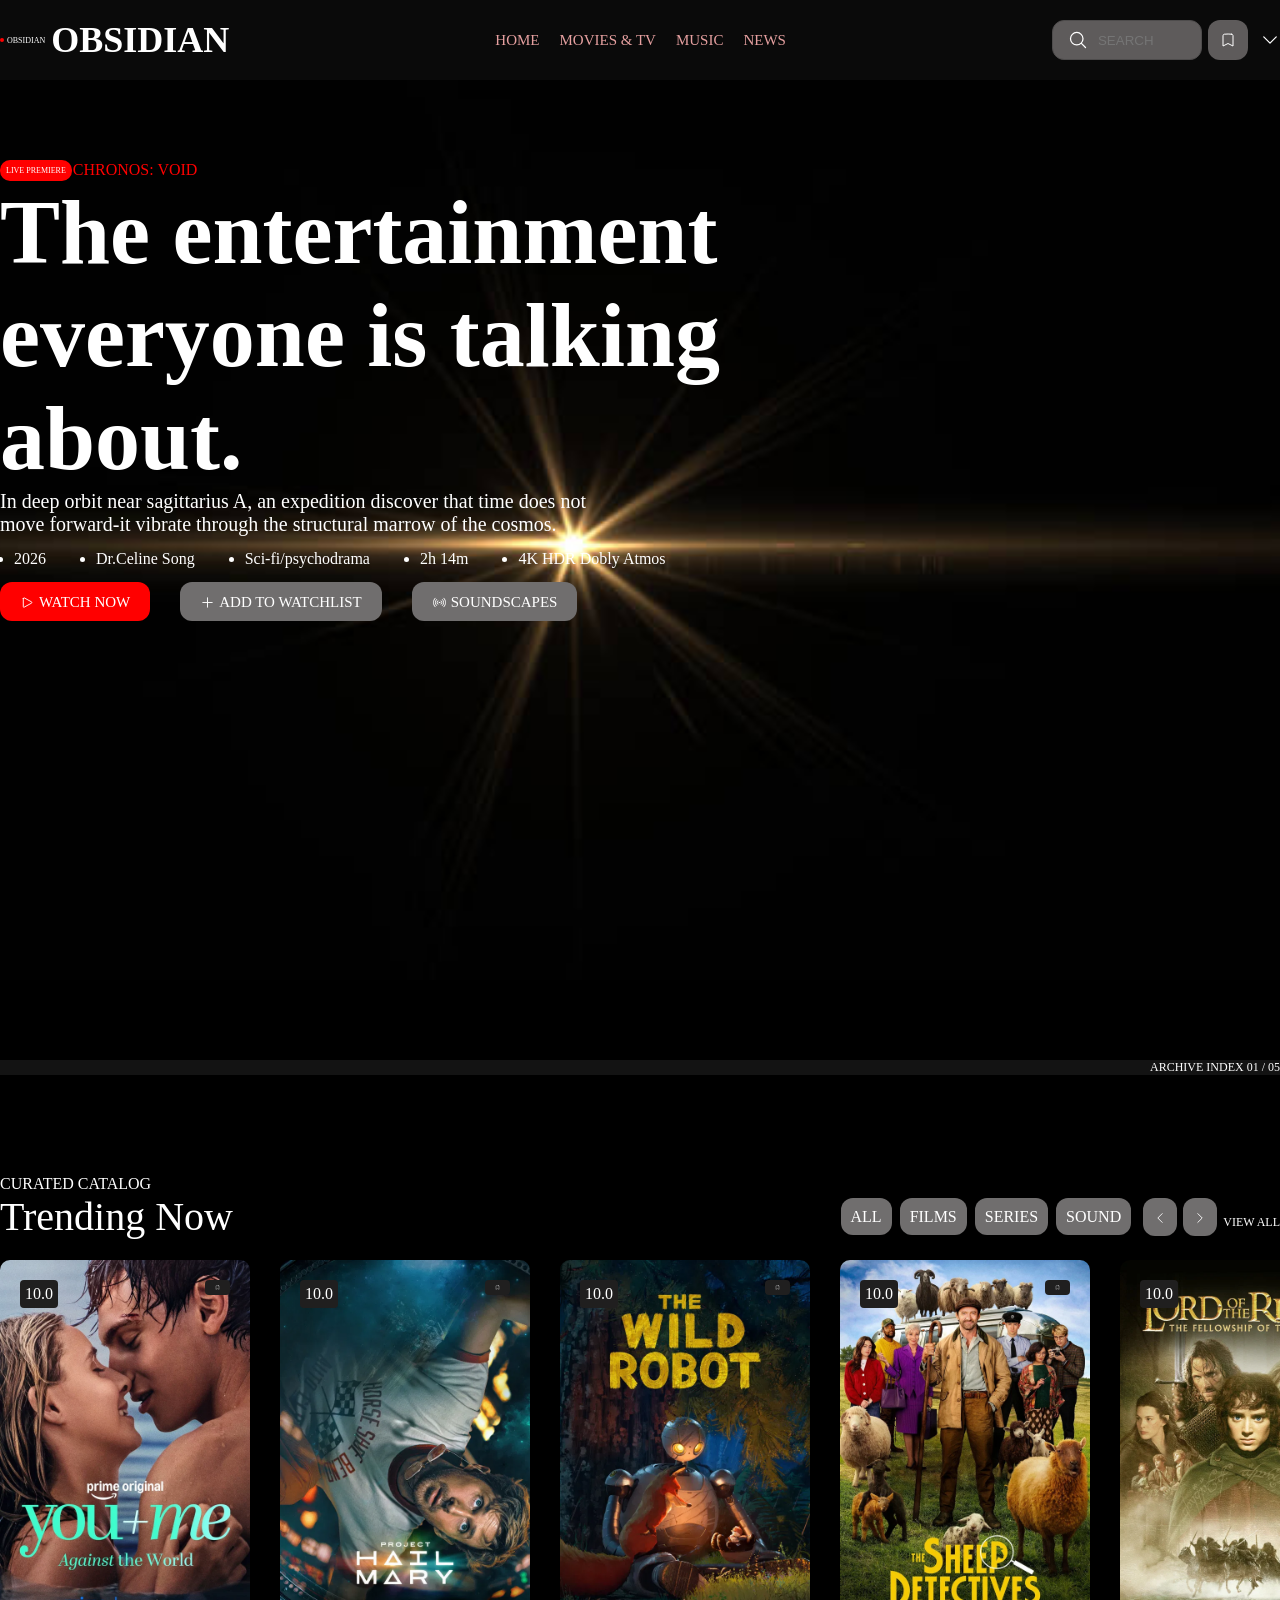
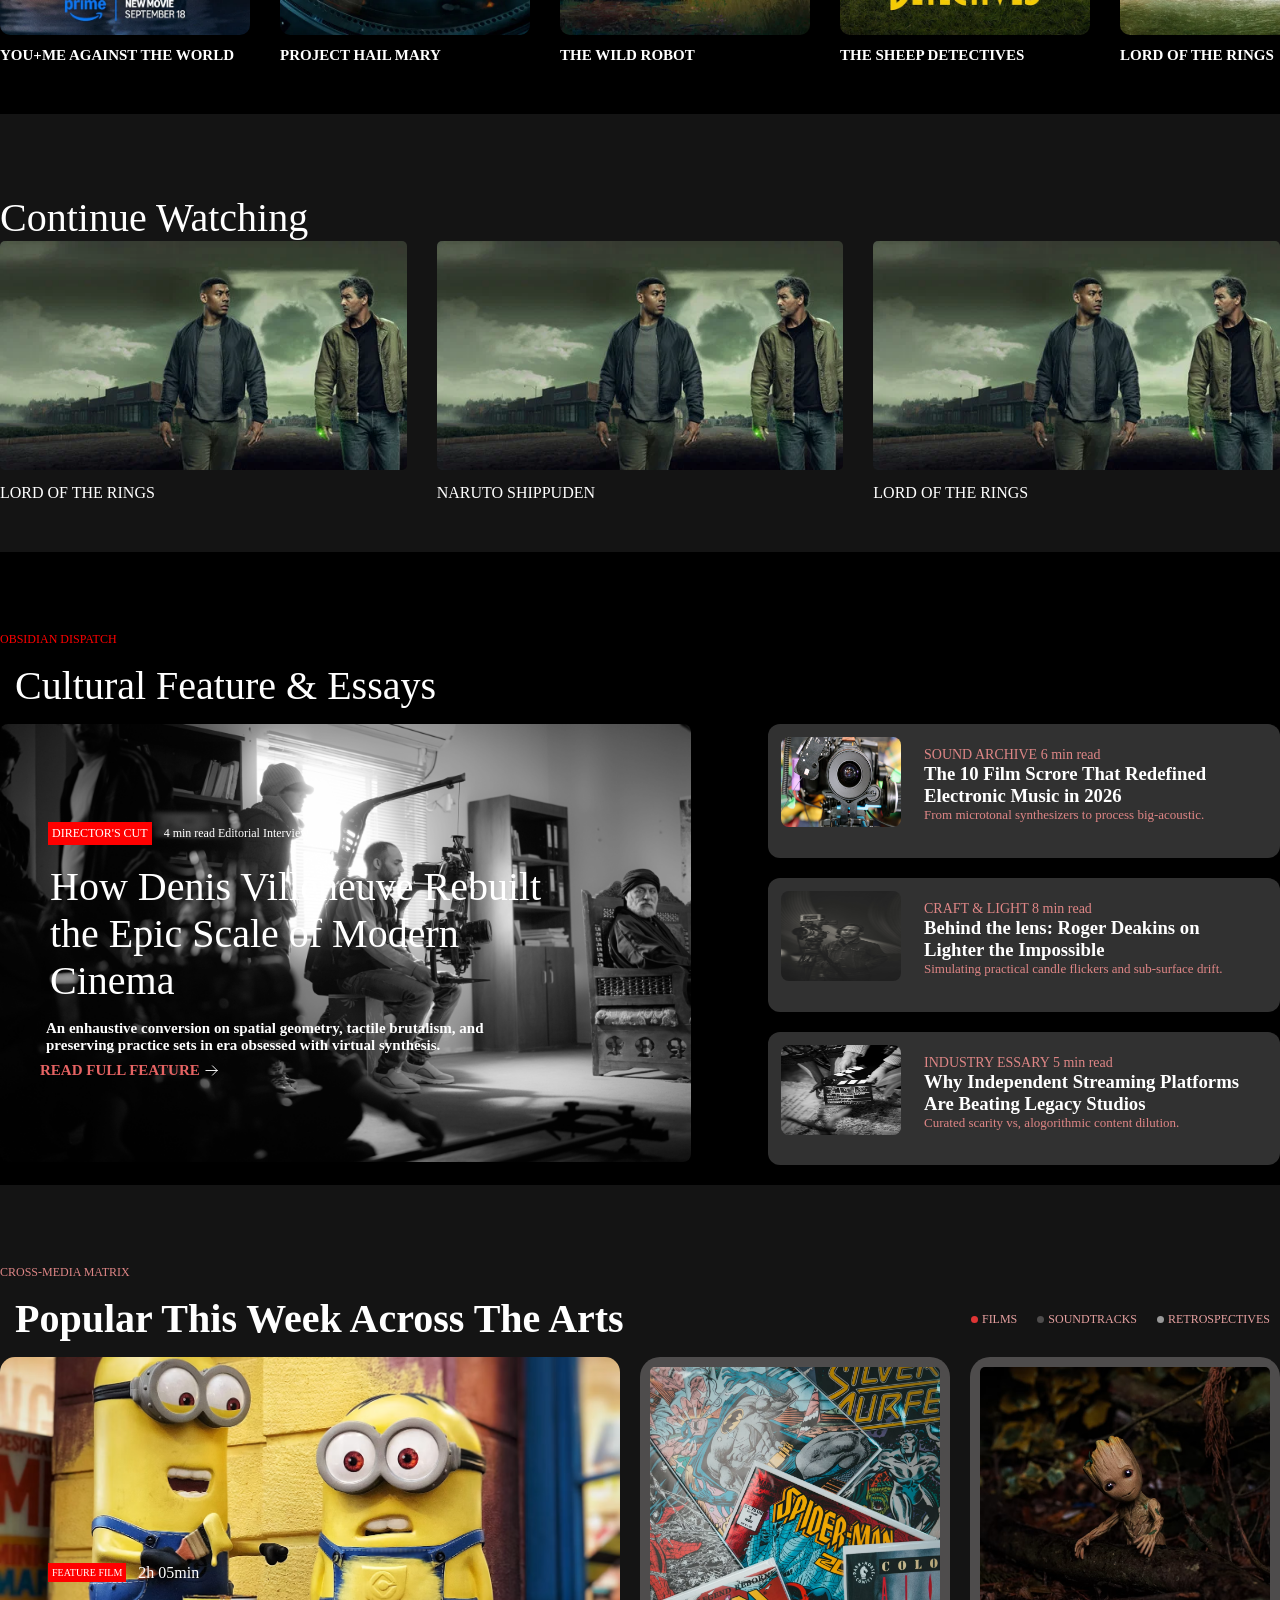
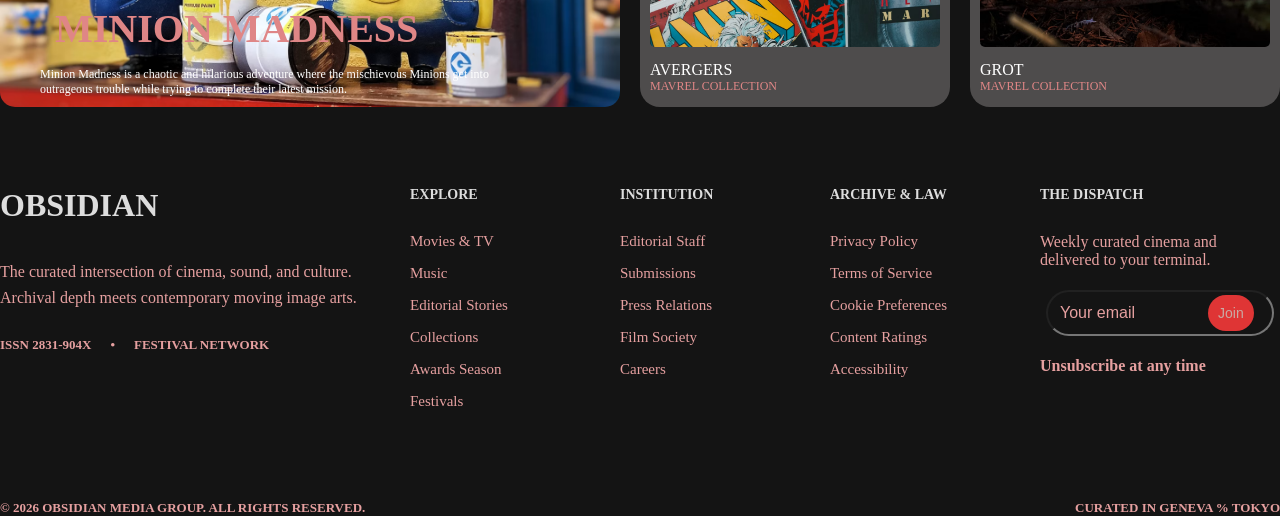
==== index.html @ b1cf5303 "Add files via upload" ====
<!DOCTYPE html>
<html lang="en">
<head>
    <meta charset="UTF-8">
    <meta name="viewport" content="width=device-width, initial-scale=1.0">
    <title>HOME - obsidian</title>
    <link rel="stylesheet" href="css/index.css">
</head>
<body>
    <div class="backgroundimg">
        <header></header>
        <aside class="sidebar-wrapper"></aside>
        <section class="hero">
            <div class="section-container">
                <div class="red-live">
                    <span class="live">LIVE PREMIERE</span>
                    <p> CHRONOS: VOID</p>
                </div>
                <h1> The entertainment<br class="close"> everyone is talking<br class="close"> about. </h1>
                <h5> In deep orbit near sagittarius A, an expedition discover that time does not<br> move forward-it vibrate through the structural marrow of the cosmos.</h5>
                <ul>
                    <li>2026</li>
                    <li>Dr.Celine Song</li>
                    <li>Sci-fi/psychodrama</li>
                    <li>2h 14m</li>
                    <li>4K HDR  Dobly Atmos</li>
                </ul>
                <div class="playlist">
                    <span class="play">
                        <svg xmlns="http://www.w3.org/2000/svg" fill="none" viewBox="0 0 24 24" stroke-width="1.5" stroke="currentColor" class="size-6">  <path stroke-linecap="round" stroke-linejoin="round" d="M5.25 5.653c0-.856.917-1.398 1.667-.986l11.54 6.347a1.125 1.125 0 0 1 0 1.972l-11.54 6.347a1.125 1.125 0 0 1-1.667-.986V5.653Z" /></svg>
                        <p>WATCH NOW</p>
                    </span>
                    <span class="watch">
                        <svg xmlns="http://www.w3.org/2000/svg" fill="none" viewBox="0 0 24 24" stroke-width="1.5" stroke="currentColor" class="size-6">  <path stroke-linecap="round" stroke-linejoin="round" d="M12 4.5v15m7.5-7.5h-15" /></svg>
                        <p>ADD TO WATCHLIST</p>
                    </span>
                    <span class="sound">
                        <svg xmlns="http://www.w3.org/2000/svg" fill="none" viewBox="0 0 24 24" stroke-width="1.5" stroke="currentColor" class="size-6">  <path stroke-linecap="round" stroke-linejoin="round" d="M9.348 14.652a3.75 3.75 0 0 1 0-5.304m5.304 0a3.75 3.75 0 0 1 0 5.304m-7.425 2.121a6.75 6.75 0 0 1 0-9.546m9.546 0a6.75 6.75 0 0 1 0 9.546M5.106 18.894c-3.808-3.807-3.808-9.98 0-13.788m13.788 0c3.808 3.807 3.808 9.98 0 13.788M12 12h.008v.008H12V12Zm.375 0a.375.375 0 1 1-.75 0 .375.375 0 0 1 .75 0Z" /></svg>
                        <p>SOUNDSCAPES</p>
                    </span>
                </div>
            </div>
        </section>
    </div>
    <main>
        <section class="catalogue">
            <div class="section-container">
                <div class="top-bar">
                    <div class="boxies"></div>
                    <p>ARCHIVE INDEX 01 / 05</p>
                </div>
                <div class="item">CURATED CATALOG</div>
                <div class="thumbnail">
                    <h2>Trending Now</h2>
                    <div class="thumbnail-bar">
                        <div class="thumbnail-nav">
                            <a href="#">ALL</a>
                            <a href="#">FILMS</a>
                            <a href="#">SERIES</a>
                            <a href="#">SOUND</a>
                        </div>
                        <div class="thumbnail-icon">
                            <div class="thb-icon1">
                                <svg xmlns="http://www.w3.org/2000/svg" fill="none" viewBox="0 0 24 24" stroke-width="1.5" stroke="currentColor" class="size-6"> <path stroke-linecap="round" stroke-linejoin="round" d="M15.75 19.5 8.25 12l7.5-7.5" /></svg>
                            </div>
                            <div class="thb-icon2">
                                <svg xmlns="http://www.w3.org/2000/svg" fill="none" viewBox="0 0 24 24" stroke-width="1.5" stroke="currentColor" class="size-6">  <path stroke-linecap="round" stroke-linejoin="round" d="m8.25 4.5 7.5 7.5-7.5 7.5" /></svg>
                            </div>
                            <div class="view">VIEW ALL</div>
                        </div>
                    </div>
                </div>
                <div>
                    <div class="heroimg">
                        <div class="image">
                            <p>10.0</p>
                            <svg xmlns="http://www.w3.org/2000/svg" fill="none" viewBox="0 0 24 24" stroke-width="1.5" stroke="currentColor" class="size-6">  <path stroke-linecap="round" stroke-linejoin="round" d="M17.593 3.322c1.1.128 1.907 1.077 1.907 2.185V21L12 17.25 4.5 21V5.507c0-1.108.806-2.057 1.907-2.185a48.507 48.507 0 0 1 11.186 0Z" /></svg>
                            <img src="assest/heroimage1.webp">
                            <h4>YOU+ME AGAINST THE WORLD</h4>
                        </div>
                        <div class="image">
                            <p>10.0</p>
                            <svg xmlns="http://www.w3.org/2000/svg" fill="none" viewBox="0 0 24 24" stroke-width="1.5" stroke="currentColor" class="size-6">  <path stroke-linecap="round" stroke-linejoin="round" d="M17.593 3.322c1.1.128 1.907 1.077 1.907 2.185V21L12 17.25 4.5 21V5.507c0-1.108.806-2.057 1.907-2.185a48.507 48.507 0 0 1 11.186 0Z" /></svg>
                            <img src="assest/heroimg2.webp">
                            <h4>PROJECT HAIL MARY</h4>
                        </div>
                        <div class="image">
                            <p>10.0</p>
                            <svg xmlns="http://www.w3.org/2000/svg" fill="none" viewBox="0 0 24 24" stroke-width="1.5" stroke="currentColor" class="size-6">  <path stroke-linecap="round" stroke-linejoin="round" d="M17.593 3.322c1.1.128 1.907 1.077 1.907 2.185V21L12 17.25 4.5 21V5.507c0-1.108.806-2.057 1.907-2.185a48.507 48.507 0 0 1 11.186 0Z" /></svg>
                            <img src="assest/heroimg3.webp">
                            <h4>THE WILD ROBOT</h4>
                        </div>
                        <div class="image">
                            <p>10.0</p>
                            <svg xmlns="http://www.w3.org/2000/svg" fill="none" viewBox="0 0 24 24" stroke-width="1.5" stroke="currentColor" class="size-6">  <path stroke-linecap="round" stroke-linejoin="round" d="M17.593 3.322c1.1.128 1.907 1.077 1.907 2.185V21L12 17.25 4.5 21V5.507c0-1.108.806-2.057 1.907-2.185a48.507 48.507 0 0 1 11.186 0Z" /></svg>
                            <img src="assest/heroimg4.webp">
                            <h4>THE SHEEP DETECTIVES</h4>
                        </div>
                        <div class="image">
                            <p>10.0</p>
                            <svg xmlns="http://www.w3.org/2000/svg" fill="none" viewBox="0 0 24 24" stroke-width="1.5" stroke="currentColor" class="size-6">  <path stroke-linecap="round" stroke-linejoin="round" d="M17.593 3.322c1.1.128 1.907 1.077 1.907 2.185V21L12 17.25 4.5 21V5.507c0-1.108.806-2.057 1.907-2.185a48.507 48.507 0 0 1 11.186 0Z" /></svg>
                            <img src="assest/heroimg5.webp">
                            <h4>LORD OF THE RINGS</h4>
                        </div>
                        <div class="image">
                            <p>10.0</p>
                            <svg xmlns="http://www.w3.org/2000/svg" fill="none" viewBox="0 0 24 24" stroke-width="1.5" stroke="currentColor" class="size-6">  <path stroke-linecap="round" stroke-linejoin="round" d="M17.593 3.322c1.1.128 1.907 1.077 1.907 2.185V21L12 17.25 4.5 21V5.507c0-1.108.806-2.057 1.907-2.185a48.507 48.507 0 0 1 11.186 0Z" /></svg>
                            <img src="assest/heroimg6.webp">
                            <h4>NARUTO SHIPPUDEN</h4>
                        </div>
                    </div>
                </div>
            </div>
        </section>
        <section class="continue-watching">
            <div class="section-container">
                <h2>Continue Watching</h2>
                <div class="video-grid">
                    <div class="video">
                        <!-- <iframe width="560" height="315" src="https://www.youtube.com/embed/hxOApe1P9dM&list=RDhxOApe1P9dM&start_radio=1&pp=ygURY29jb21lbG9uIGNhcnRvb26gBwE%3D" allowfullscreen></iframe> -->
                        <img src="assest/heroimg7.webp">
                        <p>LORD OF THE RINGS</p>
                    </div>
                    <div class="video">
                        <img src="assest/heroimg7.webp">
                        <p>NARUTO SHIPPUDEN</p>
                    </div>
                    <div class="video">
                        <img src="assest/heroimg7.webp">
                        <p>LORD OF THE RINGS</p>
                    </div>
                </div>
            </div>        
        </section>
        <section class="obsidian">
            <div class="section-container">
                <div class="cultural">
                    <p>OBSIDIAN DISPATCH</p>
                    <h2>Cultural Feature & Essays</h2>
                </div>
                <div class="img-grid">
                    <div class="big-card">
                        <img src="assest/img8.jpg">
                        <div class="upcultural">
                            <p class="red">DIRECTOR'S CUT</p>
                            <p>4 min read Editorial Interview</p>
                            <h2>How Denis Villeneuve Rebuilt <br class="close"> the Epic Scale of Modern <br class="close"> Cinema</h2>
                            <h6>An enhaustive conversion on spatial geometry, tactile brutalism, and <br> preserving practice sets in era obsessed with virtual synthesis.</h6>
                            <div class="read">
                                <h4>READ FULL FEATURE</h4>
                                <svg xmlns="http://www.w3.org/2000/svg" fill="none" viewBox="0 0 24 24" stroke-width="1.5" stroke="currentColor" class="size-6"><path stroke-linecap="round" stroke-linejoin="round" d="M13.5 4.5 21 12m0 0-7.5 7.5M21 12H3" /></svg>
                            </div>
                        </div>

                    </div>
                    <div class="small-card">
                        <img src="assest/img9.jpg">
                        <div class="small">
                            <span>SOUND ARCHIVE 6 min read</span>
                            <h3>The 10 Film Scrore That Redefined Electronic Music in 2026</h3>
                            <p>From microtonal synthesizers to process big-acoustic.</p>
                        </div>
                    </div>
                    <div class="small-card">
                        <img src="assest/img11.jpg">
                        <div class="small">
                            <span>CRAFT & LIGHT 8 min read</span>
                            <h3>Behind the lens: Roger Deakins on Lighter the Impossible</h3>
                            <p>Simulating practical candle flickers and sub-surface drift.</p>
                        </div>
                    </div>
                    <div class="small-card">
                        <img src="assest/img10.jpg">
                        <div class="small">
                            <span>INDUSTRY ESSARY 5 min read</span>
                            <h3>Why Independent Streaming Platforms Are Beating Legacy Studios</h3>
                            <p>Curated scarity vs, alogorithmic content dilution.</p>
                        </div>
                    </div> 
                </div>
            </div>
        </section>
        <section class="cross-media-matrix">
            <div class="section-container">
                <div class="popular">
                    <p>CROSS-MEDIA MATRIX</p>
                    <div class="popular-header">
                        <h3>Popular This Week Across The Arts</h3>
                        <div class="side1">
                            <div class="side-nav">
                                <div class="circle1"></div>
                                <a href="#">FILMS</a>
                            </div>
                            <div class="side-nav">
                                <div class="circle2"></div>
                                <a href="#">SOUNDTRACKS</a>
                            </div>
                            <div class="side-nav">
                                <div class="circle3"></div>
                                <a href="#">RETROSPECTIVES</a>
                            </div>
                        </div>
                    </div>
                    
                    <div class="pop-img">
                        <div class="pop">
                            <img src="assest/img12.avif">
                            <div class="pop-top">
                                <span class="white">FEATURE FILM</span>
                                <span>2h 05min</span>
                                <h3>MINION MADNESS</h3>
                                <p>Minion Madness is a chaotic and hilarious adventure where the mischievous Minions get into <br>outrageous trouble while trying to complete their latest mission.</p>
                            </div>
                        </div>
                        <div class="pop1">
                            <img src="assest/img13.avif">
                            <span>AVERGERS</span>
                            <P>MAVREL COLLECTION</P>
                        </div>
                        <div class="pop1">
                            <img src="assest/img14.avif">
                            <span>GROT</span>
                             <P>MAVREL COLLECTION</P>
                        </div>
                    </div>
                </div>            
            </div>
        </section>        
    </main>
    <footer></footer>

    <script src="js/common.js"></script>
    <script src="js/script.js"></script>
</body>
</html>
---- css/index.css ----
*{
    margin: 0;
    padding: 0;
    box-sizing: border-box;
}
body{
    color: white;
    font-style: normal;
}

/* header */
header{
    background: #0a0a0a;
    position: fixed;
    top: 0;
    left: 0;
    width: 100%;
    height: 80px;   
    z-index: 1000;
}

.navbar{
    display: flex;
    justify-content: space-between;
    align-items: center;
    height: 100%;
    color: white;
    margin: auto;
    max-width: 1300px;
}

.side-item {
    display: flex;
    align-items: center;
    gap: 6px;
}

.logo-left {
    display: flex;
    align-items: center;
    gap: 3px;
}

.red-dot{
    background-color: red;
    border-radius: 50%;
    width: 4px;
    height: 4px;
}
.side-item span{
    font-size: 8px;
}
.side-item h3{
    font-size: 36px;
}

.nav-item {
    display: flex;
    justify-content: space-between;
    align-items: center;
    gap: 20px;
    padding: 10px;
}

.nav-item a{
    color: white;
    text-decoration: none;
    color: #e6a0a0;
    font-size: 15px;
    transition: all 0.3s ease;
}
.nav-item a:hover{
    color: #e66363;
    transform: scale(1.1);
}

.nav-icon{
    display:flex;
    align-items: center;
    justify-content: space-between;
    gap: 6px;
}

.search-box{
    position: relative;
    width: 150px;
    height: 40px;
    border-radius: 12px;
    background-color: #5e5b5b;
    border: 1px solid #4e4c4c;
}
.search-box svg{
    width: 20px;
    height:20px;
    position: absolute;
    left: 15px;
    top: 50%;
    transform: translateY(-50%);
    color: white;
}

.search-box input{
    width: 100%;
    height: 100%;
    padding: 12px 12px 12px 45px;
    background-color: transparent;
    border: none;
    color: white;
}

.search-box input:focus {
    outline: none;
}
.bookmark{
    background: #5e5b5b;
    border-radius: 12px;
    padding: 12px;
    width: 40px;
    height: 40px;
    display: flex;
    justify-content: center;
    align-items: center;
}
.bookmark svg{
    height: 20px;
    width: 20px;
    color: white;
}
.arrow-down svg{
    display: block;
    width: 20px;
    height: 20px;
    color: white;
}

.hamburger {
    display: none;
    border: none;
    background: #5e5b5b;
    color: white;
    border-radius: 12px;
    padding: 12px;
    width: 40px;
    height: 40px;
    justify-content: center;
    align-items: center;
}

/* Mobile Sidebar */
.mobile-sidebar {
    background-color: black;
    color: white;
    width: 250px;
    position: fixed;
    right: -250px;
    top: 0;
    height: 100dvh;
    z-index: 1200;
    transition: all 0.3s ease-in;
}

.mobile-sidebar.open {
    right: 0;
}

.menu-item {
    margin-top: 40px;
} 

.close-btn {
    position: absolute;
    top: 20px;
    right: 20px;
    font-size: 22px;
}

.menu-item a {
    padding: 20px;
    display: block;
    font-size: 18px;
    border-radius: 12px;
    text-decoration: none;
    color: white;
}

.menu-item a:hover {
    background-color: gray;
}



/* Section - Hero */
.hero{
    margin-top: 80px;
    background-image: url("../assest/background.jpg");
    background-size: cover;
    background-position: center;
    background-repeat: no-repeat;
    height: 100vh;
}

.section-container{
    height: 100%;
    margin: auto;
    max-width: 1300px;
    padding-top: 80px;
}

.live{
    background: red;
    border-radius: 10px;
    padding: 6px;
    font-size: 8px;
    font-weight: 200;
    line-height: 1.14583;
}
.red-live p{
    color: red;
    padding: 1px;
}
.red-live{
    display: flex;
}
.section-container h1{
    font-size: 90px;
    /* font-weight: 200; */
}
.section-container h5{
    font-size: 20px;
    font-weight: 100;
}
.section-container ul{
    display: flex;
    gap: 50px;
    padding: 14px;
}
.section-container svg{
    width: 15px;
    height: 15px;
    display: inline-block;
    vertical-align: middle;
}
span p{
    font-size: 17px;
    display: inline-block;
    vertical-align: middle;
    font-size: 15px;
}
.play{
    background:red;
    border-radius: 12px;
    padding: 10px 20px 10px;
}
.watch,
.sound{
    background: #706e6e;
    border-radius: 12px;
    padding: 10px 20px 10px;
}
.playlist{
    display: flex;
    gap: 30px;
}

/* Section - Catalogue */
.catalogue{
    background: #000000; 
    color: white;
}

.top-bar p{
    font-size: 12px;
}
.top-bar{
    display: flex;
    justify-content: end;
    background: #131313!important;
}
.item{
    display: list-item;
    list-style-type: disc;
    padding-top: 100px;
}
.thumbnail h2{
    font-size: 60px;
}
.thumbnail-nav{

}
.thumbnail-nav a{
    margin: 2px;
    text-decoration: none;
    color: white;
    padding: 10px;
    background: #706e6e;
    border-radius: 12px;
}
.thumbnail{
    display: flex;
    justify-content: space-between;
    align-items: center;
    flex-wrap: wrap;
    margin-bottom: 20px;
}
.thumbnail-bar{
    display: flex;
    align-items: center;
    gap: 10px;
}
.thb-icon1 svg,
.thb-icon2 svg{
    width: 14px;
    height: 14px;
}
.thb-icon1,
.thb-icon2{
    background: #706e6e;
    border-radius: 12px;
    padding: 10px;
}
.thb-icon1:hover,
.thb-icon2:hover{
    background: white;
}
.thumbnail-icon{
    display: flex;
    gap: 6px;
}
.view{
    padding-top: 17px;
    font-size: 12px;
}
.image img{
    width: 250px;
    border-radius: 10px;
    display: block;
}
.image p{
    position: absolute;
    top: 20px;
    left: 20px;
    background: #201f1f;
    border-radius: 4px;
    padding: 5px;
}
.image svg{
    width: 25px;
    position: absolute;
    top: 20px;
    right: 20px;
    background: #201f1f;
    border-radius: 4px;
    padding: 5px;
}
.image h4{
    font-family: 100;
    font-size: 15px;
    padding: 12px 12px 0 0;
}
.image{
    position: relative;
    padding-bottom: 50px;
}
.heroimg{
    display: grid;
    grid-template-columns:repeat(6, 1fr);
    gap: 30px;
    overflow: auto;
    scrollbar-width: none;
}

.continue-watching{
    background: #141414;
}

.section-container h2{
    font-size: 40px;
    font-weight: 200;
}

.video p{
    padding-top: 10px;
}

.video-grid{
    display: grid;
    grid-template-columns: repeat(3, 1fr);
    gap: 30px;
    padding-bottom: 50px;
}

.video img{
    width: 100%;
    border-radius: 5px;
}

.obsidian{
    background: black;
}
.section-container{
    /* margin: auto;   
    max-width: 1300px;
    padding-top: 50px;
    padding-left: 25px;
    padding-right: 40px;    */
}
.cultural p{
    color: red;
    font-size: 12px;
    font-weight: 100;
}
.cultural h2{
    font-size: 40px;
    padding: 15px;
}

.big-card img{
    width: 90%;
    height: 95%;
    border-radius: 8px;
    display: block;
}
.big-card{
    position: relative;
}
.upcultural{
    position: absolute;
    top: 90px;
    left: 40px;
    width: 100%;
}
.red{
    background: red;
    padding: 4px;
    font-weight: 100;
    font-size: 10px;
    margin: 8px;
}
.upcultural p{
    display: inline-block;
    vertical-align: middle;
    font-size: 12px;
}
.upcultural h2{
    font-size: 40px;
    padding: 10px;
}
.upcultural h6{
    font-size: 15px;
    padding: 6px;
}
.read{
}
.read h4{
    color: #e66363;
    font-size: 15px;
    display: inline-block;
    vertical-align: middle;    
}
.read svg{
    width: 15px;
    display: inline-block;
    vertical-align: middle;    
}
.img-grid{
    display: grid;
    grid-template-columns: 1.5fr 1fr;
    grid-template-rows: repeat(3, 1fr);
}
.big-card{
    grid-row: 1/4;
}
.small-card{
    display: grid;
    grid-template-columns:120px minmax(0, 1fr);
    gap: 15px ;
    width: 100%;
    align-items: start;
    flex-wrap: wrap;
    padding: 13px;
    border-radius: 12px;
    background: #313131;
    margin-bottom: 20px;
}
.small-card img{
    width: 100%;
    height: 90px;
    border-radius: 8px;
}
.small{
    padding: 8px;
}
.small span{
    font-size: 14px;
    color: #df8686;
}
.small p{
    font-size: 13px;
    color: #df8686;
}
.cross-media-matrix{
    background: #141414;
}
.section-container{
    /* margin: auto;   
    max-width: 1300px;
    padding-top: 50px;
    padding-left: 25px;
    padding-right: 40px; */
}

.popular p{
    font-size: 12px;
    color: #df8686;
}

.popular-header {
    display: flex;
    justify-content: space-between;
    align-items: center;
    gap: 20px;
    flex-wrap: wrap;
}

.popular h3{
    font-size: 40px;
    padding: 15px;
    display: inline-block;
    vertical-align: middle;    
}

.side1{
    display: flex;
}
.side-nav{
    padding: 10px;
}
.circle1{
    border-radius: 12px;
    background: #df3535;
    width: 7px;
    height: 7px;
    display: inline-block;
    vertical-align: middle; 
}
.circle2{
    border-radius: 12px;
    background: #4e4c4c;
    width: 7px;
    height: 7px;
    display: inline-block;
    vertical-align: middle; 
}
.circle3{
    border-radius: 12px;
    background: #999;
    width: 7px;
    height: 7px;
    display: inline-block;
    vertical-align: middle; 
}
.side-nav a{
    display: inline-block;
    vertical-align: middle;
    color: #e6a0a0;
    font-size: 12px;
    text-decoration: none;
}
.pop img{
    object-fit: cover;
    width: 100%;
    height: 350px;
    display: block;
    border-radius: 15px;
}
.pop-top{
    position: absolute;
    bottom: 10px;
    left: 40px;
}
.white{
    background: red;
    padding: 4px;
    font-weight: 100;
    font-size: 10px;
    margin: 8px;
}
.pop-top span{
    display: inline-block;
    vertical-align: middle;
}
.pop-top h3{
    color: #df8686;
    display: flex;
}
.pop-top p{
    color: white;
}
.pop{
    position: relative;
}
.pop-img{
    display: grid;
    grid-template-columns: 2fr 1fr 1fr;
    gap: 20px;
    position: relative;
}
.pop1 img{
    width: 100%;
    height: 300px;
    object-fit: cover;
    padding: 10px;
    border-radius: 15px;
}
.pop1{
    background: #4e4c4c;
    border-radius: 20px;
}
.pop1 p,
.pop1 span{
    margin-left: 10px;
}footer {
    background: #141414;
}
.footer-container{
    height: 100%;
    margin: auto;
    max-width: 1300px;
    padding-top: 80px;
}
.footer-content{
    display: grid;
    grid-template-columns: 2fr 1fr 1fr 1fr 1fr;
    gap: 10px;
    color: #e6a0a0;
    flex-wrap: wrap;
    overflow: auto;
}
.footer-brand h2{
    font-family: Georgia, serif;
    font-size: 32px;
    margin: 0 0 35px;
    color: #ddd;
}
.footer-brand p{
    max-width: 480px;
    line-height: 1.6;
    margin-bottom: 25px;
}
.footer-brand span{
    margin-right: 15px;
    font-size: 13px;
    font-weight: bold;
}
.footer-column{
    color: #e6a0a0;
    display: grid;
    align-content: start;
    gap: 15px;
}
.footer-column h3{
    color: #ddd;  
    font-size: 14px;
    margin: 0 0 15px;
}
.footer-column a{
    color: #e6a0a0;
    text-decoration: none;
    font-size: 15px;
}
.email-box{
    display: flex;
    padding: 6px;
    position: relative;
    align-items: center;
}
.email-box input{
    border-radius: 25px;
    background: transparent;
    color: white;
    font-size: 16px;
    padding: 12px;
}
.email-box input::placeholder{
    color: #e6a0a0;
}
.email-box button{
    border: none;
    border-radius: 25px;
    background: #df3535;
    color: #c9aaa4;
    padding: 10px;
    font-size: 14px;  
    position: absolute;
    left: 70%;
}
.footer-bottom{
    margin-top: 90px;
    font-size: 13px;
    font-weight: bold;
    color: #e6a0a0;
    display: flex;
    justify-content: space-between;
}

@media (max-width: 768px){
    .navbar {
        padding-left: 20px;
        padding-right: 20px;
    }

    .side-item h3{
        font-size: 32px;
    }

    .nav-item {
        display: none;
    }

    .hamburger {
        display: flex;
    }
    .section-container h1{
        font-size: 50px;
    }

    .section-container h5{
        font-size: 15px;
    }

    .section-container li{
        font-size: 10px;
    }
    .playlist{
        display: grid;
        grid-template-columns: 1fr;
        gap: 5px;
    }
    .top-bar{
        margin-top: 70px;
        margin-bottom: 10px;
    }
    .section-container{
        padding: 50px;
    }
    .section-container{
        max-width: 900px;
        margin: auto;
        padding: 50px;
    }

    .video-grid {
        grid-template-columns: repeat(2, 1fr);
    }

    .video p{
        padding-left: 10px;
    }
   
    .section-container{
        padding: 50px;
    }
    .img-grid{
        display: block;
    }
    .big-card img{
        width: 100%;
        padding-bottom: 20px;
    }
    .red{
        font-size: 2px;
    }
    .upcultural p{
        font-size: 8px;
    }
    .upcultural h2{
        font-size: 30px;;
    }
    .upcultural h6{
        font-size: 12px;
    }
    .read h4{
        font-size: 12px;    
    }
    .section-container{
        padding: 50px;
    }
    .popular h3{
        width: 60%;
    }
    .pop-img{
        display: grid;
        grid-template-columns: 1fr 1fr;
    }

    .pop-top{
        width: 70%;
    }
    .footer-container{
        max-width: 900px;
        margin: auto;
        padding: 50px;
    }
    .footer-content{
        display: grid;
        grid-template-columns: 2fr 1fr;
    }
    .email-box button{
        left: 50%;
    }
}
        /* mobile */
@media (max-width: 480px){
    body{
        max-width: 480px;
        margin: auto;
    }

    .side-item h3{
        font-size: 24px;
    }

    .nav-icon {
        display: none;
    }
    
    .section-container{
        padding-left: 10px;
        padding-right: 10px;
    }


    .close{
        display: none;
    }

    .section-container{
    
        max-width: 480px;
        margin: auto;
        padding-left: 10px;
        padding-right: 10px;
        width: 100%;
    }
    .thumbnail-nav{
        display: flex;
        
    }
    .thumbnail{
        display: block;
    }
    .thumbnail-bar{
        font-size: 11px;
    }
    .section-container{
        max-width: 480px;
        margin: auto;
        padding-left: 5px;
        padding-right: 5px;
        /* width: 100%; */
    }
    .video-grid{
        grid-template-columns: 1fr;
    }
    
    .upcultural{
        position: absolute;
        bottom: 20px;
        left: 0;
    }
    .section-container{
        padding-left: 5px;
        padding-right: 5px;
    }
    .side1{
        display: none;
    }
    .pop-img{
        display: grid;
        grid-template-columns: 1fr;      
    }
    .footer-content{
        display: grid;
        grid-template-columns: 1fr;
    }
    .email-box input{
        width: 100%;
    }
    .email-box button{
        left: 65%;
    }

}
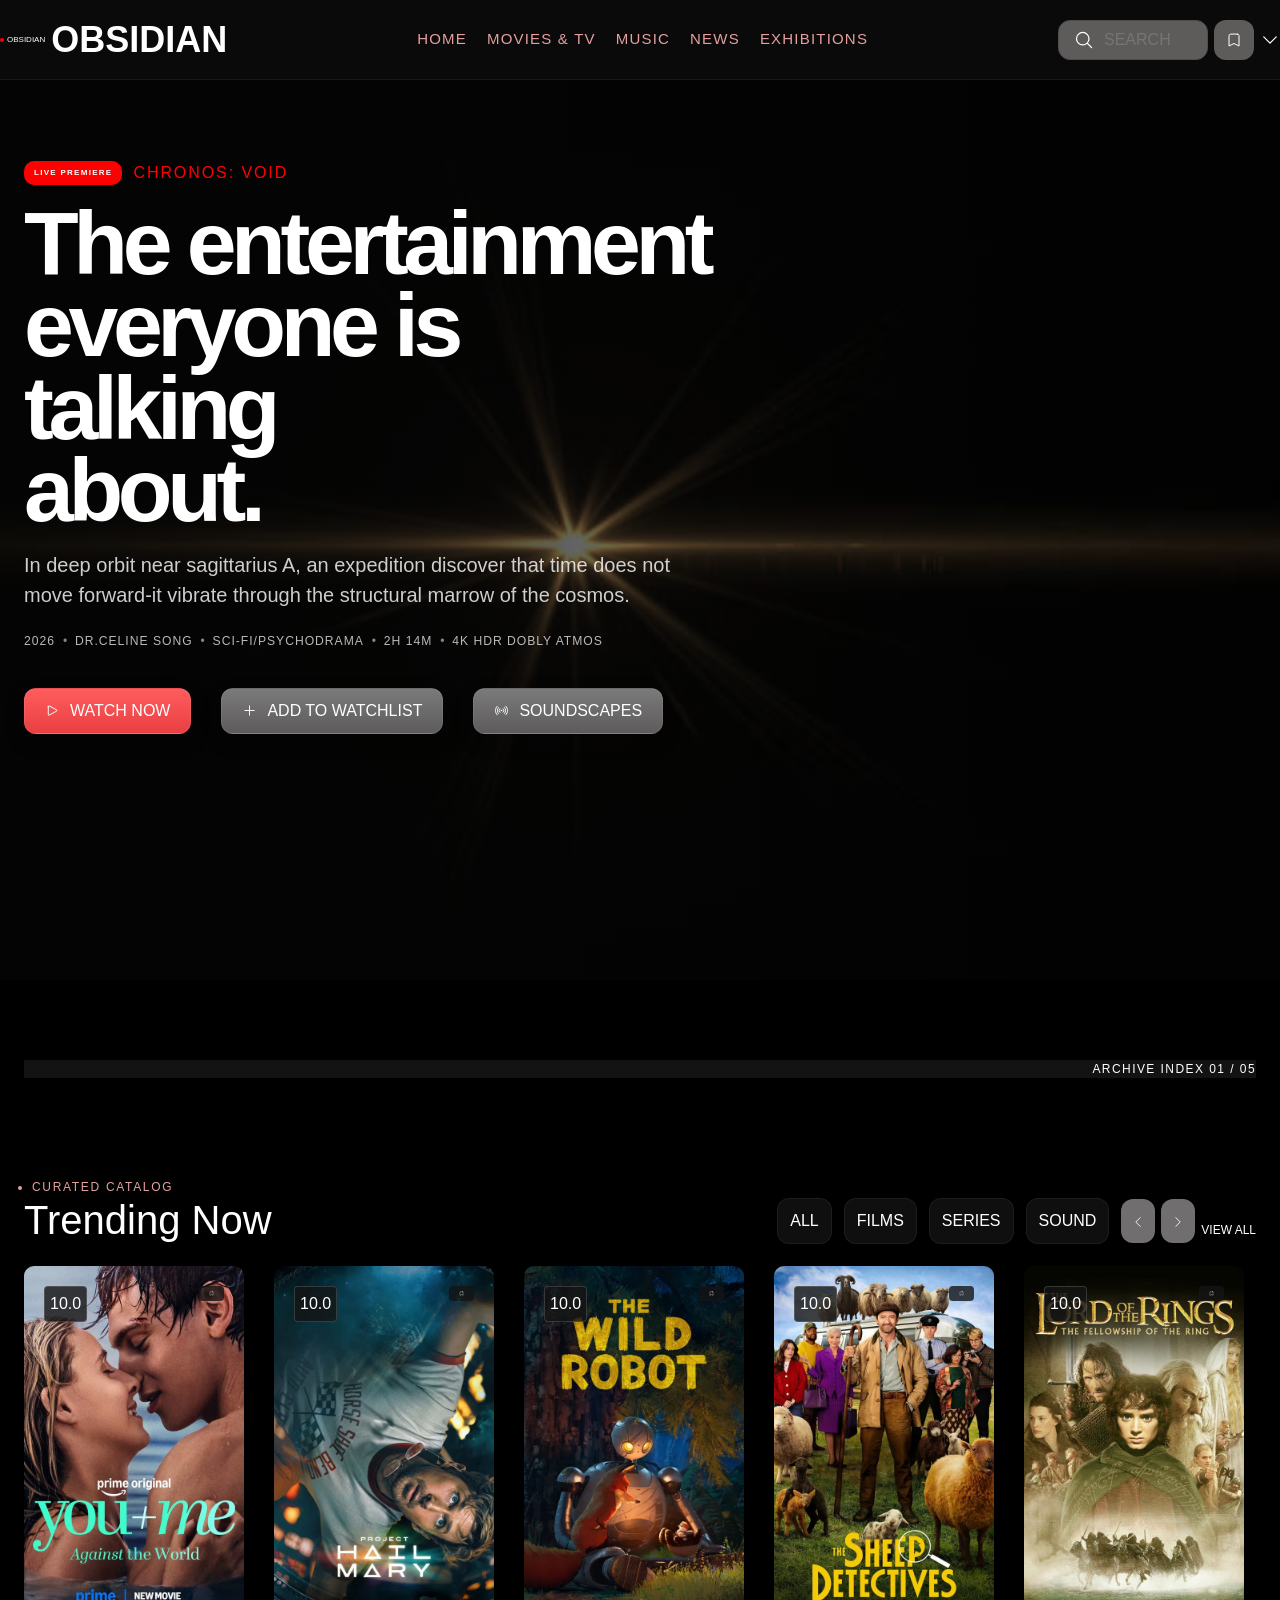
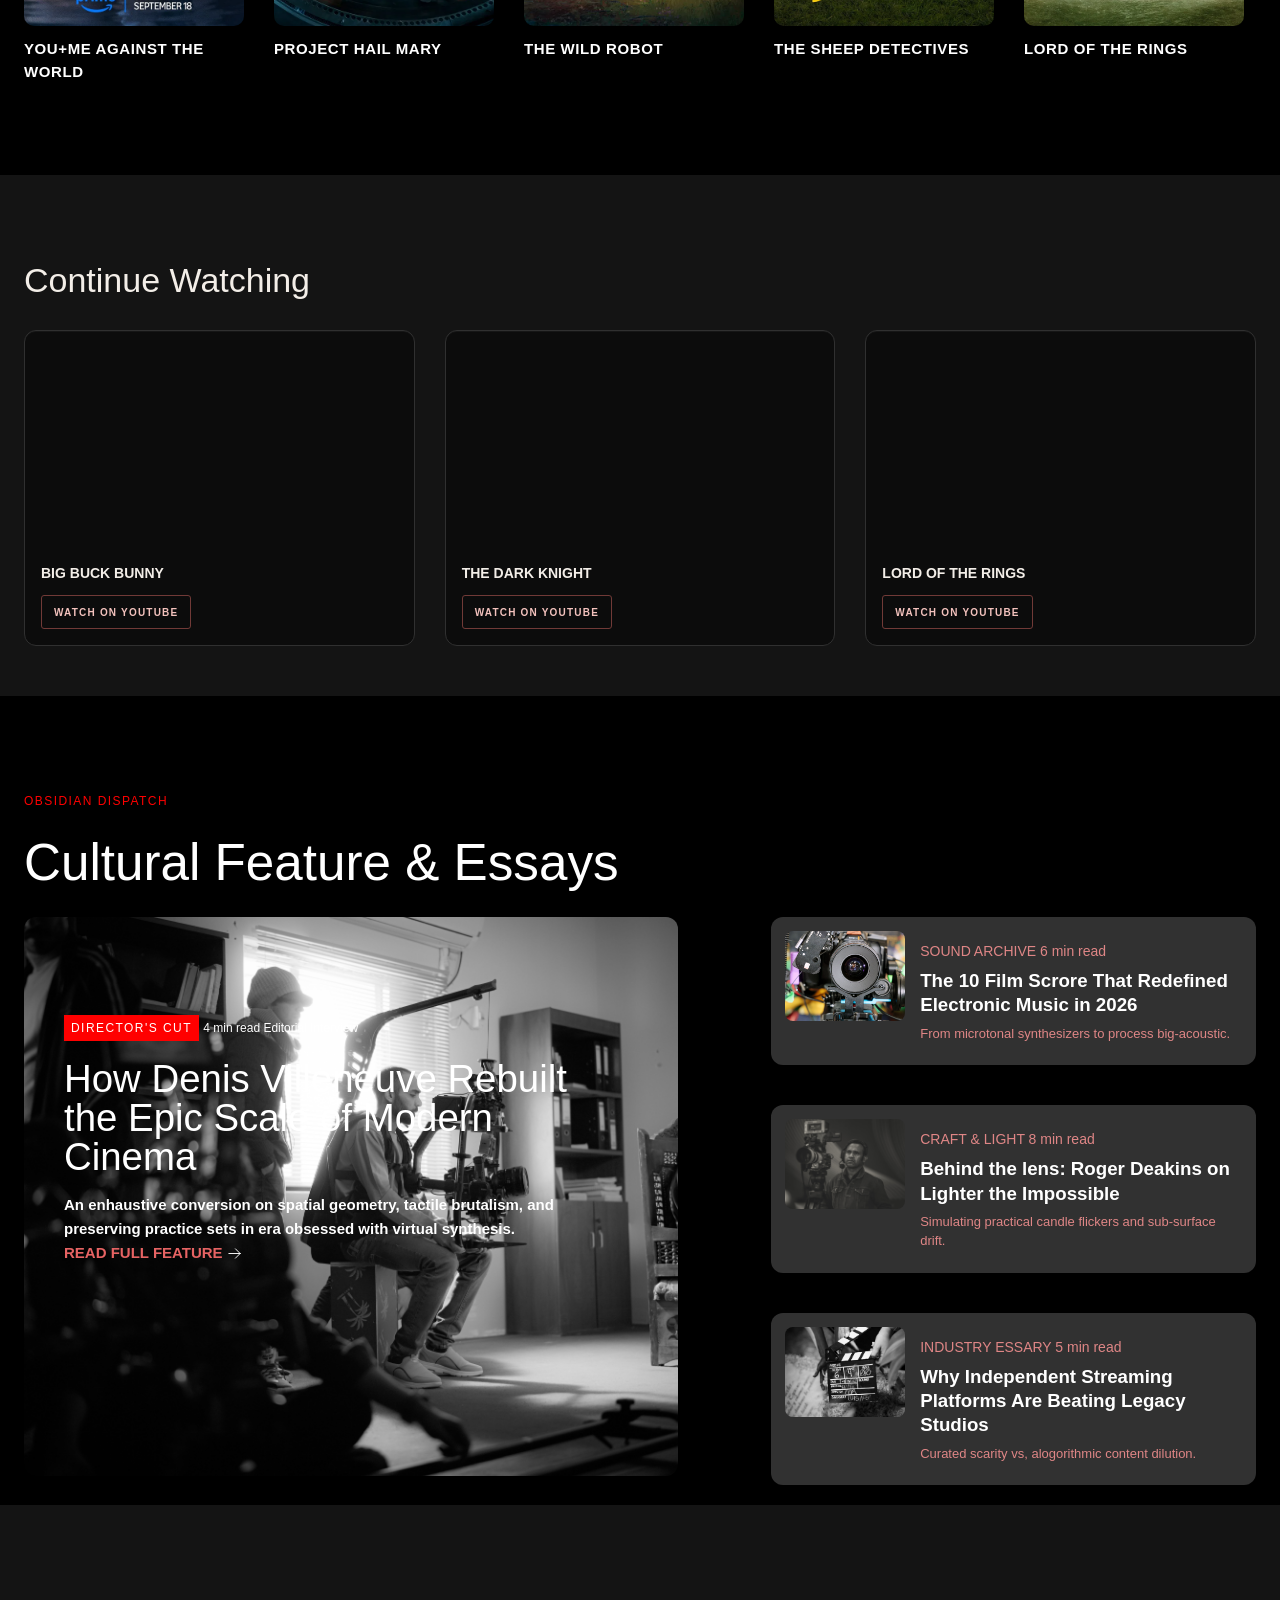
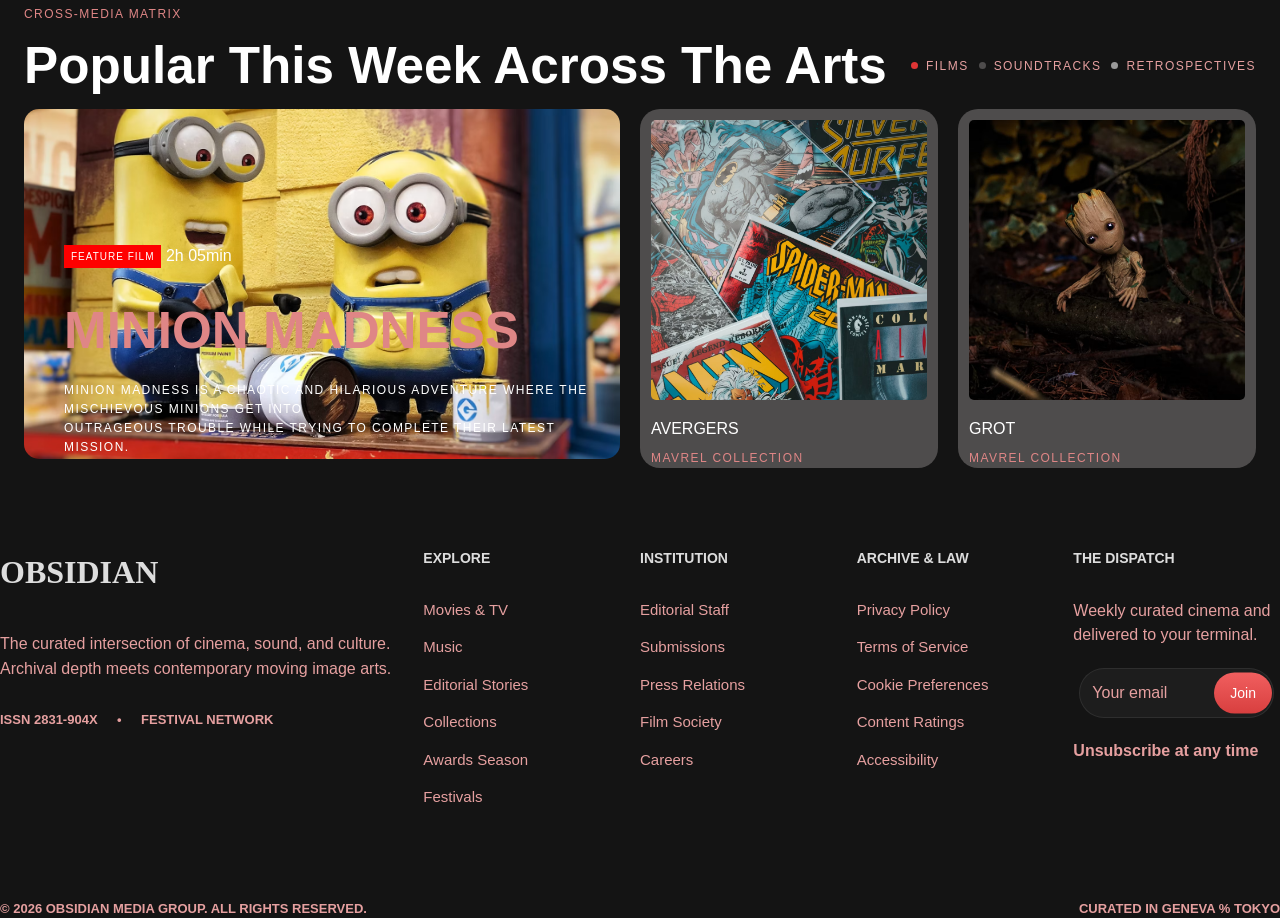
==== commit 614e6c79: "Update my website" ====
--- a/index.html
+++ b/index.html
@@ -43,7 +43,7 @@
         </section>
     </div>
     <main>
-        <section class="catalogue">
+        <section class="catalogue" id="catalogue">
             <div class="section-container">
                 <div class="top-bar">
                     <div class="boxies"></div>
@@ -54,10 +54,10 @@
                     <h2>Trending Now</h2>
                     <div class="thumbnail-bar">
                         <div class="thumbnail-nav">
-                            <a href="#">ALL</a>
-                            <a href="#">FILMS</a>
-                            <a href="#">SERIES</a>
-                            <a href="#">SOUND</a>
+                            <a href="movies.html#film-archive">ALL</a>
+                            <a href="movies.html#film-archive">FILMS</a>
+                            <a href="movies.html#film-archive">SERIES</a>
+                            <a href="music.html#sound-archive">SOUND</a>
                         </div>
                         <div class="thumbnail-icon">
                             <div class="thb-icon1">
@@ -66,7 +66,7 @@
                             <div class="thb-icon2">
                                 <svg xmlns="http://www.w3.org/2000/svg" fill="none" viewBox="0 0 24 24" stroke-width="1.5" stroke="currentColor" class="size-6">  <path stroke-linecap="round" stroke-linejoin="round" d="m8.25 4.5 7.5 7.5-7.5 7.5" /></svg>
                             </div>
-                            <div class="view">VIEW ALL</div>
+                            <a class="view" href="movies.html#film-archive">VIEW ALL</a>
                         </div>
                     </div>
                 </div>
@@ -112,27 +112,31 @@
                 </div>
             </div>
         </section>
-        <section class="continue-watching">
+        <section class="continue-watching" id="continue-watching">
             <div class="section-container">
                 <h2>Continue Watching</h2>
                 <div class="video-grid">
                     <div class="video">
-                        <!-- <iframe width="560" height="315" src="https://www.youtube.com/embed/hxOApe1P9dM&list=RDhxOApe1P9dM&start_radio=1&pp=ygURY29jb21lbG9uIGNhcnRvb26gBwE%3D" allowfullscreen></iframe> -->
-                        <img src="assest/heroimg7.webp">
+                        <iframe src="https://www.youtube.com/embed/aqz-KE-bpKQ" title="Big Buck Bunny - Blender Foundation" frameborder="0" allow="accelerometer; autoplay; clipboard-write; encrypted-media; gyroscope; picture-in-picture; web-share" referrerpolicy="strict-origin-when-cross-origin" allowfullscreen></iframe>
+                        <!-- <img src="assest/heroimg7.webp"> -->
+                        <p>BIG BUCK BUNNY</p>
+                        <a class="video-link" href="https://www.youtube.com/watch?v=aqz-KE-bpKQ" target="_blank" rel="noopener noreferrer">WATCH ON YOUTUBE</a>
+                    </div>
+                    <div class="video">
+                        <iframe loading="lazy" src="https://www.youtube.com/embed/EXeTwQWrcwY" title="The Dark Knight trailer" frameborder="0" allow="accelerometer; autoplay; clipboard-write; encrypted-media; gyroscope; picture-in-picture; web-share" referrerpolicy="strict-origin-when-cross-origin" allowfullscreen></iframe>
+                        <!-- <img src="assest/heroimg7.webp"> -->
+                        <p>THE DARK KNIGHT</p>
+                        <a class="video-link" href="https://www.youtube.com/watch?v=EXeTwQWrcwY" target="_blank" rel="noopener noreferrer">WATCH ON YOUTUBE</a>
+                    </div>
+                    <div class="video">
+                        <iframe loading="lazy" src="https://www.youtube.com/embed/V75dMMIW2B4" title="The Lord of the Rings: The Fellowship of the Ring trailer" frameborder="0" allow="accelerometer; autoplay; clipboard-write; encrypted-media; gyroscope; picture-in-picture; web-share" referrerpolicy="strict-origin-when-cross-origin" allowfullscreen></iframe>
                         <p>LORD OF THE RINGS</p>
-                    </div>
-                    <div class="video">
-                        <img src="assest/heroimg7.webp">
-                        <p>NARUTO SHIPPUDEN</p>
-                    </div>
-                    <div class="video">
-                        <img src="assest/heroimg7.webp">
-                        <p>LORD OF THE RINGS</p>
+                        <a class="video-link" href="https://www.youtube.com/watch?v=V75dMMIW2B4" target="_blank" rel="noopener noreferrer">WATCH ON YOUTUBE</a>
                     </div>
                 </div>
             </div>        
         </section>
-        <section class="obsidian">
+        <section class="obsidian" id="obsidian-dispatch">
             <div class="section-container">
                 <div class="cultural">
                     <p>OBSIDIAN DISPATCH</p>
@@ -180,7 +184,7 @@
                 </div>
             </div>
         </section>
-        <section class="cross-media-matrix">
+        <section class="cross-media-matrix" id="cross-media-matrix">
             <div class="section-container">
                 <div class="popular">
                     <p>CROSS-MEDIA MATRIX</p>
@@ -189,15 +193,15 @@
                         <div class="side1">
                             <div class="side-nav">
                                 <div class="circle1"></div>
-                                <a href="#">FILMS</a>
+                                <a href="movies.html#film-archive">FILMS</a>
                             </div>
                             <div class="side-nav">
                                 <div class="circle2"></div>
-                                <a href="#">SOUNDTRACKS</a>
+                                <a href="music.html#sound-archive">SOUNDTRACKS</a>
                             </div>
                             <div class="side-nav">
                                 <div class="circle3"></div>
-                                <a href="#">RETROSPECTIVES</a>
+                                <a href="exhibitions.html#exhibition-archive">RETROSPECTIVES</a>
                             </div>
                         </div>
                     </div>
--- a/css/index.css
+++ b/css/index.css
@@ -3,20 +3,43 @@
     padding: 0;
     box-sizing: border-box;
 }
+html {
+    scroll-behavior: smooth;
+}
+
 body{
     color: white;
     font-style: normal;
+    background: #0b0b0b;
+    font-family: "Segoe UI", Arial, sans-serif;
+    line-height: 1.5;
+    overflow-x: hidden;
+}
+
+a {
+    color: inherit;
+    text-decoration: none;
+}
+
+img {
+    max-width: 100%;
+}
+
+button, input {
+    font: inherit;
 }
 
 /* header */
 header{
-    background: #0a0a0a;
+    background: rgba(10, 10, 10, 0.9);
+    backdrop-filter: blur(8px);
     position: fixed;
     top: 0;
     left: 0;
     width: 100%;
     height: 80px;   
     z-index: 1000;
+    border-bottom: 1px solid rgba(255, 255, 255, 0.06);
 }
 
 .navbar{
@@ -67,6 +90,7 @@
     text-decoration: none;
     color: #e6a0a0;
     font-size: 15px;
+    letter-spacing: 0.08em;
     transition: all 0.3s ease;
 }
 .nav-item a:hover{
@@ -139,24 +163,38 @@
     background: #5e5b5b;
     color: white;
     border-radius: 12px;
-    padding: 12px;
+    padding: 10px 9px;
     width: 40px;
     height: 40px;
     justify-content: center;
     align-items: center;
+    cursor: pointer;
+    flex-direction: column;
+    gap: 5px;
+}
+
+.hamburger span {
+    display: block;
+    width: 18px;
+    height: 2px;
+    background: white;
+    border-radius: 2px;
 }
 
 /* Mobile Sidebar */
 .mobile-sidebar {
-    background-color: black;
-    color: white;
-    width: 250px;
+    background: rgba(10, 10, 10, 0.98);
+    color: white;
+    width: min(82vw, 280px);
     position: fixed;
-    right: -250px;
+    right: -100%;
     top: 0;
     height: 100dvh;
     z-index: 1200;
     transition: all 0.3s ease-in;
+    box-shadow: -16px 0 38px rgba(0, 0, 0, 0.45);
+    border-left: 1px solid rgba(255, 255, 255, 0.08);
+    padding: 72px 18px 22px;
 }
 
 .mobile-sidebar.open {
@@ -164,7 +202,8 @@
 }
 
 .menu-item {
-    margin-top: 40px;
+    display: grid;
+    gap: 8px;
 } 
 
 .close-btn {
@@ -172,19 +211,25 @@
     top: 20px;
     right: 20px;
     font-size: 22px;
+    color: rgba(255, 255, 255, 0.8);
+    cursor: pointer;
 }
 
 .menu-item a {
-    padding: 20px;
+    padding: 16px 14px;
     display: block;
-    font-size: 18px;
+    font-size: 0.9rem;
+    letter-spacing: 0.12em;
+    text-transform: uppercase;
     border-radius: 12px;
     text-decoration: none;
     color: white;
+    background: rgba(255, 255, 255, 0.02);
+    border: 1px solid rgba(255, 255, 255, 0.04);
 }
 
 .menu-item a:hover {
-    background-color: gray;
+    background: rgba(255, 255, 255, 0.08);
 }
 
 
@@ -192,47 +237,81 @@
 /* Section - Hero */
 .hero{
     margin-top: 80px;
-    background-image: url("../assest/background.jpg");
+    background-image: linear-gradient(90deg, rgba(5,5,5,0.74) 0%, rgba(5,5,5,0.68) 38%, rgba(5,5,5,0.18) 100%), url("../assest/background.jpg");
     background-size: cover;
     background-position: center;
     background-repeat: no-repeat;
     height: 100vh;
+    min-height: 720px;
 }
 
 .section-container{
     height: 100%;
     margin: auto;
     max-width: 1300px;
-    padding-top: 80px;
-}
-
+    padding: 80px 24px 0;
+}
+
+.red-live p{
+    color: red;
+    padding: 1px;
+    letter-spacing: 0.12em;
+    text-transform: uppercase;
+}
+.red-live{
+    display: flex;
+    align-items: center;
+    gap: 10px;
+    margin-bottom: 16px;
+}
 .live{
     background: red;
     border-radius: 10px;
-    padding: 6px;
+    padding: 7px 10px;
     font-size: 8px;
-    font-weight: 200;
+    font-weight: 800;
     line-height: 1.14583;
-}
-.red-live p{
-    color: red;
-    padding: 1px;
-}
-.red-live{
-    display: flex;
+    letter-spacing: 0.16em;
+    text-transform: uppercase;
+    color: #fff;
+    display: inline-flex;
+    align-items: center;
+    justify-content: center;
 }
 .section-container h1{
-    font-size: 90px;
-    /* font-weight: 200; */
+    font-size: clamp(3.4rem, 7vw, 7rem);
+    line-height: 0.92;
+    letter-spacing: -0.06em;
+    margin-bottom: 18px;
+    max-width: 700px;
 }
 .section-container h5{
     font-size: 20px;
     font-weight: 100;
+    max-width: 700px;
+    line-height: 1.5;
+    color: rgba(255,255,255,0.8);
 }
 .section-container ul{
     display: flex;
-    gap: 50px;
-    padding: 14px;
+    gap: 20px;
+    padding: 14px 0;
+    flex-wrap: wrap;
+    list-style: none;
+    margin: 8px 0 0;
+}
+.section-container ul li {
+    font-size: 0.76rem;
+    letter-spacing: 0.08em;
+    text-transform: uppercase;
+    color: rgba(255,255,255,0.72);
+    position: relative;
+}
+.section-container ul li + li::before {
+    content: "•";
+    position: absolute;
+    left: -12px;
+    color: rgba(255,255,255,0.52);
 }
 .section-container svg{
     width: 15px;
@@ -240,36 +319,46 @@
     display: inline-block;
     vertical-align: middle;
 }
-span p{
-    font-size: 17px;
-    display: inline-block;
-    vertical-align: middle;
-    font-size: 15px;
+.play, .watch, .sound {
+    display: inline-flex;
+    align-items: center;
+    gap: 10px;
+    border-radius: 12px;
+    padding: 10px 20px 10px;
+    transition: transform 0.2s ease, filter 0.2s ease, box-shadow 0.2s ease, border-color 0.2s ease;
+    box-shadow: 0 8px 20px rgba(0,0,0,0.18);
+    border: 1px solid rgba(255,255,255,0.08);
+}
+.play:hover, .watch:hover, .sound:hover {
+    transform: translateY(-1px);
+    filter: brightness(1.06);
+    box-shadow: 0 12px 26px rgba(0,0,0,0.28);
 }
 .play{
-    background:red;
-    border-radius: 12px;
-    padding: 10px 20px 10px;
+    background: linear-gradient(180deg, #ff5d5d 0%, #e93f42 100%);
 }
 .watch,
 .sound{
-    background: #706e6e;
-    border-radius: 12px;
-    padding: 10px 20px 10px;
+    background: linear-gradient(180deg, #7b7a7a 0%, #5d5b5b 100%);
 }
 .playlist{
     display: flex;
     gap: 30px;
+    flex-wrap: wrap;
+    margin-top: 24px;
 }
 
 /* Section - Catalogue */
 .catalogue{
     background: #000000; 
     color: white;
+    padding-bottom: 32px;
 }
 
 .top-bar p{
     font-size: 12px;
+    letter-spacing: 0.12em;
+    text-transform: uppercase;
 }
 .top-bar{
     display: flex;
@@ -280,20 +369,37 @@
     display: list-item;
     list-style-type: disc;
     padding-top: 100px;
+    margin-left: 8px;
+    color: #e6a0a0;
+    letter-spacing: 0.14em;
+    font-size: 12px;
+    text-transform: uppercase;
 }
 .thumbnail h2{
-    font-size: 60px;
-}
-.thumbnail-nav{
-
+    font-size: clamp(2.5rem, 5vw, 4rem);
+    line-height: 0.94;
+}
+.thumbnail-nav {
+    display: flex;
+    align-items: center;
+    flex-wrap: wrap;
+    gap: 8px;
 }
 .thumbnail-nav a{
     margin: 2px;
     text-decoration: none;
     color: white;
-    padding: 10px;
-    background: #706e6e;
-    border-radius: 12px;
+    padding: 10px 12px;
+    background: rgba(255,255,255,0.06);
+    border: 1px solid rgba(255,255,255,0.06);
+    border-radius: 12px;
+    transition: background 0.2s ease, transform 0.2s ease, border-color 0.2s ease, color 0.2s ease;
+}
+.thumbnail-nav a:hover{
+    background: #f1f1f1;
+    color: #111;
+    border-color: rgba(255,255,255,0.16);
+    transform: translateY(-1px);
 }
 .thumbnail{
     display: flex;
@@ -301,11 +407,13 @@
     align-items: center;
     flex-wrap: wrap;
     margin-bottom: 20px;
+    gap: 16px;
 }
 .thumbnail-bar{
     display: flex;
     align-items: center;
     gap: 10px;
+    flex-wrap: wrap;
 }
 .thb-icon1 svg,
 .thb-icon2 svg{
@@ -317,14 +425,17 @@
     background: #706e6e;
     border-radius: 12px;
     padding: 10px;
+    transition: background 0.2s ease, transform 0.2s ease;
 }
 .thb-icon1:hover,
 .thb-icon2:hover{
     background: white;
+    transform: translateY(-1px);
 }
 .thumbnail-icon{
     display: flex;
     gap: 6px;
+    align-items: center;
 }
 .view{
     padding-top: 17px;
@@ -334,12 +445,22 @@
     width: 250px;
     border-radius: 10px;
     display: block;
+    height: 360px;
+    object-fit: cover;
+    transition: transform 0.3s ease, filter 0.3s ease, box-shadow 0.3s ease;
+    box-shadow: 0 18px 30px rgba(0,0,0,0.22);
+}
+.image:hover img {
+    transform: scale(1.03);
+    filter: brightness(1.04) saturate(1.08);
+    box-shadow: 0 22px 42px rgba(0,0,0,0.3);
 }
 .image p{
     position: absolute;
     top: 20px;
     left: 20px;
-    background: #201f1f;
+    background: rgba(20,20,20,0.8);
+    border: 1px solid rgba(255,255,255,0.15);
     border-radius: 4px;
     padding: 5px;
 }
@@ -348,7 +469,7 @@
     position: absolute;
     top: 20px;
     right: 20px;
-    background: #201f1f;
+    background: rgba(20,20,20,0.8);
     border-radius: 4px;
     padding: 5px;
 }
@@ -356,21 +477,34 @@
     font-family: 100;
     font-size: 15px;
     padding: 12px 12px 0 0;
+    letter-spacing: 0.04em;
 }
 .image{
     position: relative;
     padding-bottom: 50px;
+    min-width: 0;
+    transition: transform 0.25s ease;
+}
+.image:hover {
+    transform: translateY(-3px);
 }
 .heroimg{
     display: grid;
-    grid-template-columns:repeat(6, 1fr);
+    grid-template-columns: repeat(6, minmax(220px, 1fr));
     gap: 30px;
     overflow: auto;
     scrollbar-width: none;
+    padding-bottom: 10px;
 }
 
 .continue-watching{
     background: #141414;
+}
+.continue-watching .section-container > h2{
+    margin-bottom: 24px;
+    color: #f3eee8;
+    font-size: 34px;
+    font-weight: 400;
 }
 
 .section-container h2{
@@ -379,46 +513,91 @@
 }
 
 .video p{
-    padding-top: 10px;
+    padding: 14px 16px 0;
+    color: #f3eee8;
+    font-size: 14px;
+    font-weight: 700;
+    line-height: 1.4;
+}
+.video{
+    min-width: 0;
+    overflow: hidden;
+    border: 1px solid #303030;
+    border-radius: 12px;
+    background: #0c0c0c;
+    box-shadow: inset 0 1px 0 rgba(255,255,255,0.04);
+    transition: transform 0.25s ease, border-color 0.25s ease;
+}
+.video:hover {
+    transform: translateY(-2px);
+    border-color: rgba(255,255,255,0.2);
+}
+.video-link{
+    display: inline-flex;
+    min-height: 34px;
+    align-items: center;
+    justify-content: center;
+    margin: 12px 16px 16px;
+    padding: 0 12px;
+    border: 1px solid #713a37;
+    border-radius: 3px;
+    color: #f3c2bd;
+    font-size: 10px;
+    font-weight: 700;
+    text-decoration: none;
+    letter-spacing: 0.12em;
+    text-transform: uppercase;
+}
+.video-link:hover{
+    border-color: #e66363;
+    background: #351a19;
+    color: #fff;
+}
+.video-link:focus-visible{
+    outline: 2px solid #ff7770;
+    outline-offset: 2px;
 }
 
 .video-grid{
     display: grid;
-    grid-template-columns: repeat(3, 1fr);
+    grid-template-columns: repeat(3, minmax(0,1fr));
     gap: 30px;
     padding-bottom: 50px;
 }
 
-.video img{
+.video img, .video iframe{
+    display: block;
     width: 100%;
-    border-radius: 5px;
+}
+
+.video iframe{
+    aspect-ratio: 16 / 9;
+    height: auto;
+    border-radius: 12px 12px 0 0;
 }
 
 .obsidian{
     background: black;
-}
-.section-container{
-    /* margin: auto;   
-    max-width: 1300px;
-    padding-top: 50px;
-    padding-left: 25px;
-    padding-right: 40px;    */
+    padding-top: 16px;
 }
 .cultural p{
     color: red;
     font-size: 12px;
     font-weight: 100;
+    letter-spacing: 0.12em;
+    text-transform: uppercase;
 }
 .cultural h2{
-    font-size: 40px;
-    padding: 15px;
+    font-size: clamp(2.5rem, 4vw, 3.5rem);
+    padding: 15px 0;
 }
 
 .big-card img{
     width: 90%;
     height: 95%;
-    border-radius: 8px;
+    border-radius: 12px;
     display: block;
+    object-fit: cover;
 }
 .big-card{
     position: relative;
@@ -427,14 +606,17 @@
     position: absolute;
     top: 90px;
     left: 40px;
-    width: 100%;
+    width: min(80%, 620px);
 }
 .red{
     background: red;
-    padding: 4px;
+    padding: 4px 7px;
     font-weight: 100;
     font-size: 10px;
-    margin: 8px;
+    margin: 8px 0;
+    display: inline-block;
+    letter-spacing: 0.12em;
+    text-transform: uppercase;
 }
 .upcultural p{
     display: inline-block;
@@ -442,20 +624,20 @@
     font-size: 12px;
 }
 .upcultural h2{
-    font-size: 40px;
-    padding: 10px;
+    font-size: clamp(2rem, 3vw, 3.25rem);
+    padding: 10px 0;
+    line-height: 1.02;
 }
 .upcultural h6{
     font-size: 15px;
-    padding: 6px;
-}
-.read{
+    padding: 6px 0 0;
+    line-height: 1.6;
+    max-width: 520px;
 }
 .read h4{
     color: #e66363;
     font-size: 15px;
     display: inline-block;
-    vertical-align: middle;    
 }
 .read svg{
     width: 15px;
@@ -465,7 +647,8 @@
 .img-grid{
     display: grid;
     grid-template-columns: 1.5fr 1fr;
-    grid-template-rows: repeat(3, 1fr);
+    grid-template-rows: repeat(3, minmax(110px, auto));
+    gap: 20px;
 }
 .big-card{
     grid-row: 1/4;
@@ -481,14 +664,26 @@
     border-radius: 12px;
     background: #313131;
     margin-bottom: 20px;
+    transition: transform 0.2s ease, border-color 0.2s ease;
+    border: 1px solid transparent;
+}
+.small-card:hover {
+    transform: translateY(-2px);
+    border-color: rgba(255,255,255,0.13);
+    box-shadow: 0 12px 20px rgba(0,0,0,0.18);
 }
 .small-card img{
     width: 100%;
     height: 90px;
     border-radius: 8px;
+    object-fit: cover;
 }
 .small{
-    padding: 8px;
+    padding: 8px 0;
+}
+.small h3 {
+    margin: 6px 0;
+    line-height: 1.3;
 }
 .small span{
     font-size: 14px;
@@ -500,18 +695,14 @@
 }
 .cross-media-matrix{
     background: #141414;
-}
-.section-container{
-    /* margin: auto;   
-    max-width: 1300px;
-    padding-top: 50px;
-    padding-left: 25px;
-    padding-right: 40px; */
+    padding-top: 20px;
 }
 
 .popular p{
     font-size: 12px;
     color: #df8686;
+    letter-spacing: 0.12em;
+    text-transform: uppercase;
 }
 
 .popular-header {
@@ -523,17 +714,23 @@
 }
 
 .popular h3{
-    font-size: 40px;
-    padding: 15px;
+    font-size: clamp(2.2rem, 4vw, 3.2rem);
+    padding: 15px 0;
     display: inline-block;
-    vertical-align: middle;    
+    vertical-align: middle;
+    line-height: 1.08;
 }
 
 .side1{
     display: flex;
+    flex-wrap: wrap;
+    gap: 10px;
 }
 .side-nav{
-    padding: 10px;
+    padding: 10px 0;
+    display: flex;
+    align-items: center;
+    gap: 8px;
 }
 .circle1{
     border-radius: 12px;
@@ -565,6 +762,8 @@
     color: #e6a0a0;
     font-size: 12px;
     text-decoration: none;
+    letter-spacing: 0.12em;
+    text-transform: uppercase;
 }
 .pop img{
     object-fit: cover;
@@ -577,13 +776,17 @@
     position: absolute;
     bottom: 10px;
     left: 40px;
+    right: 24px;
 }
 .white{
     background: red;
-    padding: 4px;
+    padding: 4px 7px;
     font-weight: 100;
     font-size: 10px;
-    margin: 8px;
+    margin: 8px 0;
+    display: inline-block;
+    letter-spacing: 0.1em;
+    text-transform: uppercase;
 }
 .pop-top span{
     display: inline-block;
@@ -592,9 +795,12 @@
 .pop-top h3{
     color: #df8686;
     display: flex;
+    margin-top: 12px;
+    margin-bottom: 8px;
 }
 .pop-top p{
     color: white;
+    line-height: 1.6;
 }
 .pop{
     position: relative;
@@ -611,17 +817,34 @@
     object-fit: cover;
     padding: 10px;
     border-radius: 15px;
+    transition: transform 0.25s ease;
 }
 .pop1{
     background: #4e4c4c;
     border-radius: 20px;
+    overflow: hidden;
+    transition: transform 0.25s ease, border-color 0.25s ease;
+    border: 1px solid transparent;
+}
+.pop1:hover {
+    transform: translateY(-2px);
+    border-color: rgba(255,255,255,0.14);
+}
+.pop1:hover img {
+    transform: scale(1.03);
 }
 .pop1 p,
 .pop1 span{
     margin-left: 10px;
-}footer {
-    background: #141414;
-}
+}
+.pop1 p {
+    margin-top: 8px;
+    letter-spacing: 0.12em;
+    text-transform: uppercase;
+}+++footer {    background: #141414;}
 .footer-container{
     height: 100%;
     margin: auto;
@@ -668,18 +891,25 @@
     text-decoration: none;
     font-size: 15px;
 }
+.footer-column > span{
+    color: #e6a0a0;
+    font-size: 15px;
+}
 .email-box{
     display: flex;
     padding: 6px;
     position: relative;
     align-items: center;
+    width: min(100%, 260px);
 }
 .email-box input{
+    width: 100%;
     border-radius: 25px;
-    background: transparent;
+    background: rgba(255,255,255,0.04);
+    border: 1px solid rgba(255,255,255,0.08);
     color: white;
     font-size: 16px;
-    padding: 12px;
+    padding: 12px 72px 12px 12px;
 }
 .email-box input::placeholder{
     color: #e6a0a0;
@@ -687,12 +917,19 @@
 .email-box button{
     border: none;
     border-radius: 25px;
-    background: #df3535;
-    color: #c9aaa4;
-    padding: 10px;
-    font-size: 14px;  
+    background: linear-gradient(180deg, #f15f5f 0%, #d83f3f 100%);
+    color: #fff;
+    padding: 10px 16px;
+    font-size: 14px;
     position: absolute;
-    left: 70%;
+    right: 8px;
+    top: 50%;
+    transform: translateY(-50%);
+    cursor: pointer;
+    transition: filter 0.2s ease, transform 0.2s ease;
+}
+.email-box button:hover {
+    filter: brightness(1.06);
 }
 .footer-bottom{
     margin-top: 90px;
@@ -703,16 +940,12 @@
     justify-content: space-between;
 }
 
-@media (max-width: 768px){
+@media (max-width: 980px){
     .navbar {
         padding-left: 20px;
         padding-right: 20px;
     }
 
-    .side-item h3{
-        font-size: 32px;
-    }
-
     .nav-item {
         display: none;
     }
@@ -720,174 +953,221 @@
     .hamburger {
         display: flex;
     }
-    .section-container h1{
-        font-size: 50px;
-    }
-
-    .section-container h5{
-        font-size: 15px;
-    }
-
-    .section-container li{
-        font-size: 10px;
-    }
-    .playlist{
+
+    .nav-icon .search-box {
+        width: 128px;
+    }
+
+    .section-container {
+        padding-left: 20px;
+        padding-right: 20px;
+    }
+
+    .video-grid {
+        grid-template-columns: repeat(2, minmax(0, 1fr));
+    }
+
+    .img-grid {
+        grid-template-columns: 1fr;
+    }
+
+    .big-card {
+        grid-row: auto;
+    }
+
+    .big-card img {
+        width: 100%;
+        height: 420px;
+    }
+
+    .upcultural {
+        display: none;
+    }
+
+    .pop-img {
+        grid-template-columns: 1fr;
+    }
+
+    .footer-content {
+        grid-template-columns: repeat(2, minmax(0, 1fr));
+    }
+}
+
+@media (max-width: 700px){
+    .hero {
+        min-height: 620px;
+    }
+
+    .section-container h1 {
+        font-size: 3.2rem;
+    }
+
+    .playlist {
+        flex-direction: column;
+        align-items: stretch;
+    }
+
+    .play, .watch, .sound {
+        justify-content: center;
+    }
+
+    .video-grid {
+        grid-template-columns: 1fr;
+    }
+
+    .thumbnail {
+        display: block;
+    }
+
+    .thumbnail-bar {
+        margin-top: 16px;
+    }
+
+    .thumbnail-nav {
+        gap: 6px;
+    }
+
+    .thumbnail-nav a {
+        font-size: 0.7rem;
+    }
+
+    .footer-content {
+        grid-template-columns: 1fr;
+    }
+}
+
+@media (max-width: 480px){
+    .side-item h3 {
+        font-size: 24px;
+    }
+
+    .nav-icon {
+        display: none;
+    }
+
+    .section-container h1 {
+        font-size: 2.7rem;
+    }
+
+    .section-container h5 {
+        font-size: 1rem;
+    }
+
+    .section-container ul {
+        gap: 12px;
+    }
+
+    .section-container ul li {
+        font-size: 0.66rem;
+    }
+
+    .close {
+        display: none;
+    }
+
+    .heroimg {
+        grid-template-columns: repeat(2, minmax(150px, 1fr));
+    }
+
+    .image img {
+        width: 100%;
+        height: 280px;
+    }
+
+    .small-card {
+        grid-template-columns: 1fr;
+    }
+
+    .small-card img {
+        height: 180px;
+    }
+
+    .popular h3 {
+        font-size: 2.1rem;
+    }
+
+    .side1 {
+        display: none;
+    }
+
+    .email-box {
+        display: block;
+    }
+
+    .email-box input {
+        width: 100%;
+    }
+
+    .email-box button {
+        position: static;
+        margin-top: 10px;
+        width: 100%;
+    }
+}
+
+@media (max-width: 560px) {
+    .hero {
+        min-height: 600px;
+    }
+
+    .section-container {
+        padding-top: 70px;
+    }
+
+    .section-container h1 {
+        font-size: clamp(2.5rem, 15vw, 3.8rem);
+    }
+
+    .section-container h5 {
+        font-size: 0.96rem;
+        line-height: 1.5;
+    }
+
+    .section-container ul {
+        display: flex;
+        flex-wrap: wrap;
+        gap: 8px 12px;
+        row-gap: 8px;
+    }
+
+    .section-container ul li {
+        font-size: 0.62rem;
+        letter-spacing: 0.1em;
+    }
+
+    .playlist {
         display: grid;
         grid-template-columns: 1fr;
-        gap: 5px;
-    }
-    .top-bar{
-        margin-top: 70px;
-        margin-bottom: 10px;
-    }
-    .section-container{
-        padding: 50px;
-    }
-    .section-container{
-        max-width: 900px;
-        margin: auto;
-        padding: 50px;
-    }
-
-    .video-grid {
-        grid-template-columns: repeat(2, 1fr);
-    }
-
-    .video p{
-        padding-left: 10px;
-    }
-   
-    .section-container{
-        padding: 50px;
-    }
-    .img-grid{
-        display: block;
-    }
-    .big-card img{
-        width: 100%;
-        padding-bottom: 20px;
-    }
-    .red{
-        font-size: 2px;
-    }
-    .upcultural p{
-        font-size: 8px;
-    }
-    .upcultural h2{
-        font-size: 30px;;
-    }
-    .upcultural h6{
-        font-size: 12px;
-    }
-    .read h4{
-        font-size: 12px;    
-    }
-    .section-container{
-        padding: 50px;
-    }
-    .popular h3{
-        width: 60%;
-    }
-    .pop-img{
-        display: grid;
-        grid-template-columns: 1fr 1fr;
-    }
-
-    .pop-top{
-        width: 70%;
-    }
-    .footer-container{
-        max-width: 900px;
-        margin: auto;
-        padding: 50px;
-    }
-    .footer-content{
-        display: grid;
-        grid-template-columns: 2fr 1fr;
-    }
-    .email-box button{
-        left: 50%;
-    }
-}
-        /* mobile */
-@media (max-width: 480px){
-    body{
-        max-width: 480px;
-        margin: auto;
-    }
-
-    .side-item h3{
-        font-size: 24px;
-    }
-
-    .nav-icon {
-        display: none;
-    }
-    
-    .section-container{
-        padding-left: 10px;
-        padding-right: 10px;
-    }
-
-
-    .close{
-        display: none;
-    }
-
-    .section-container{
-    
-        max-width: 480px;
-        margin: auto;
-        padding-left: 10px;
-        padding-right: 10px;
-        width: 100%;
-    }
-    .thumbnail-nav{
-        display: flex;
-        
-    }
-    .thumbnail{
-        display: block;
-    }
-    .thumbnail-bar{
-        font-size: 11px;
-    }
-    .section-container{
-        max-width: 480px;
-        margin: auto;
-        padding-left: 5px;
-        padding-right: 5px;
-        /* width: 100%; */
-    }
-    .video-grid{
-        grid-template-columns: 1fr;
-    }
-    
-    .upcultural{
-        position: absolute;
-        bottom: 20px;
-        left: 0;
-    }
-    .section-container{
-        padding-left: 5px;
-        padding-right: 5px;
-    }
-    .side1{
-        display: none;
-    }
-    .pop-img{
-        display: grid;
-        grid-template-columns: 1fr;      
-    }
-    .footer-content{
-        display: grid;
-        grid-template-columns: 1fr;
-    }
-    .email-box input{
-        width: 100%;
-    }
-    .email-box button{
-        left: 65%;
-    }
-
-}
+        gap: 10px;
+    }
+
+    .play, .watch, .sound {
+        min-height: 52px;
+        justify-content: center;
+    }
+
+    .play svg, .watch svg, .sound svg {
+        width: 18px;
+        height: 18px;
+    }
+}
+
+@media (max-width: 380px) {
+    .section-container {
+        padding-left: 18px;
+        padding-right: 18px;
+    }
+
+    .side-item h3 {
+        font-size: 1.5rem;
+    }
+
+    .live {
+        font-size: 0.52rem;
+        padding-inline: 7px;
+    }
+
+    .red-live p {
+        font-size: 0.66rem;
+    }
+}
